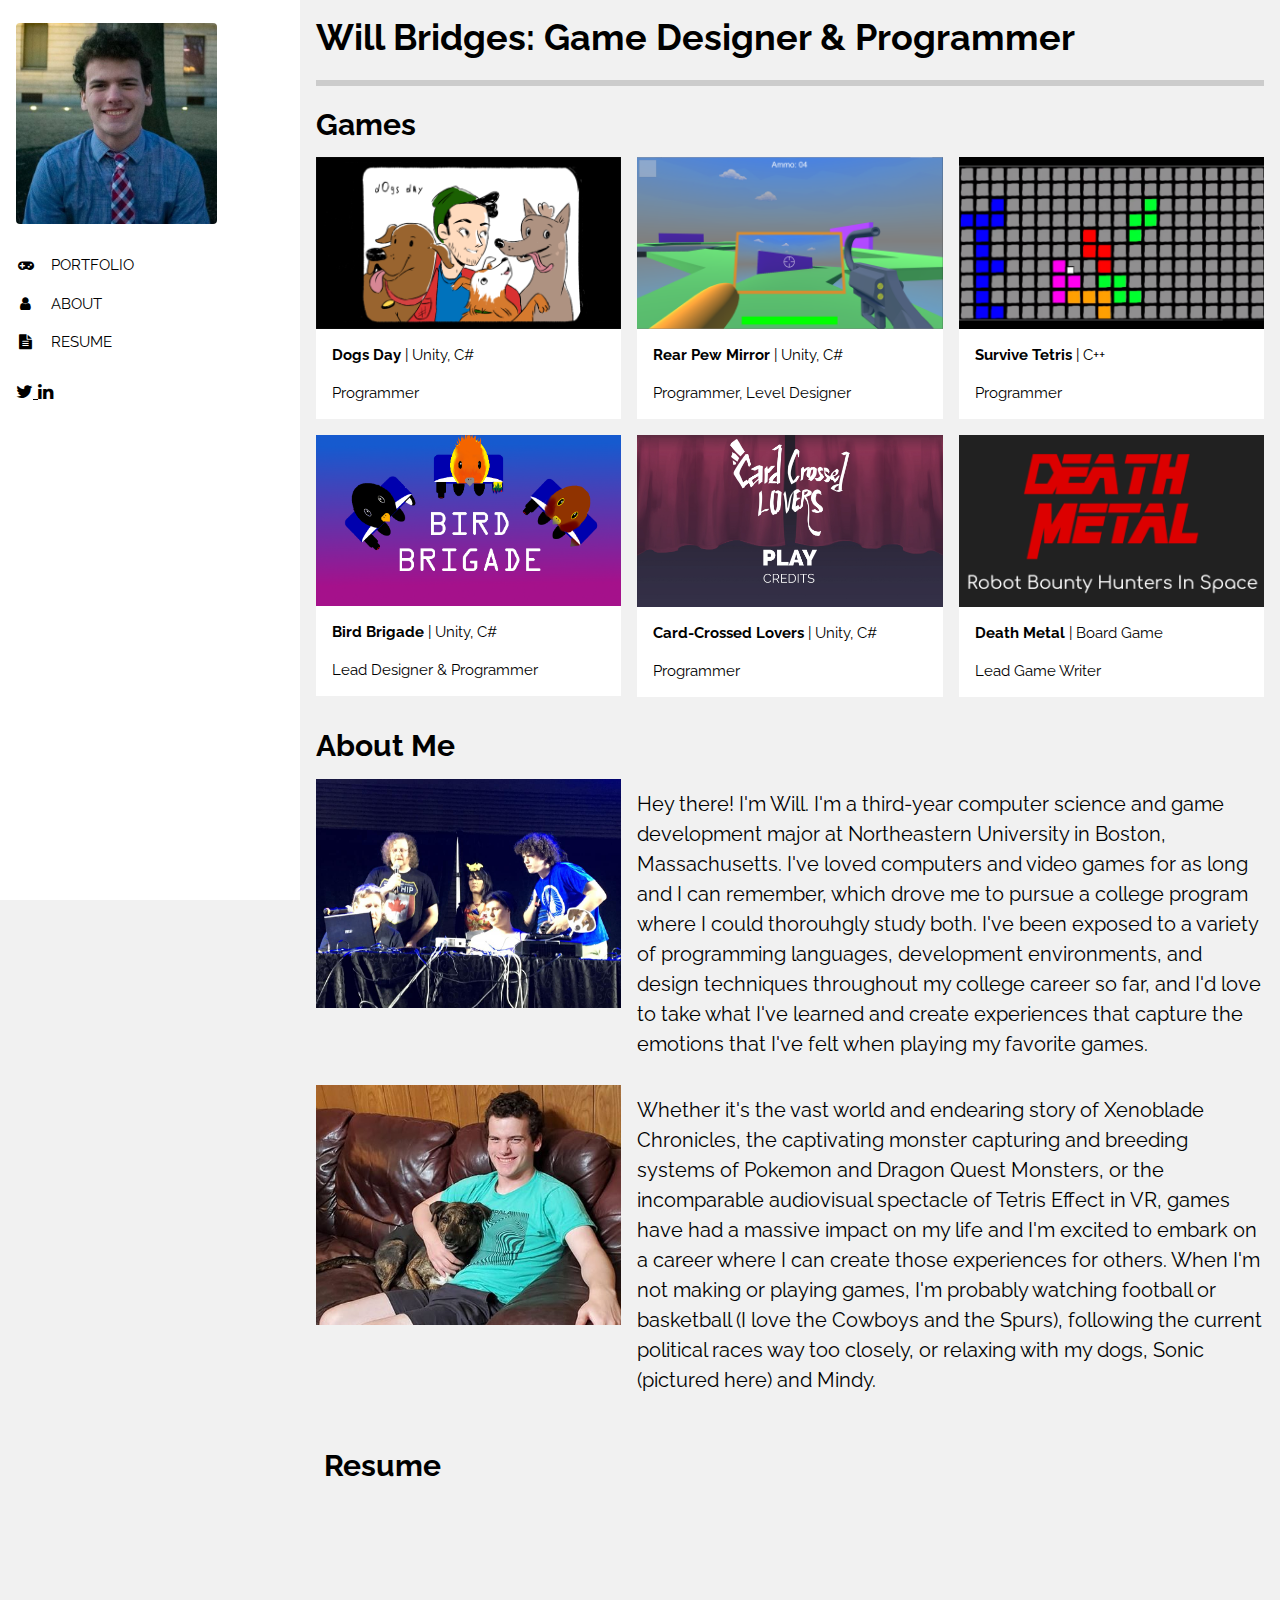
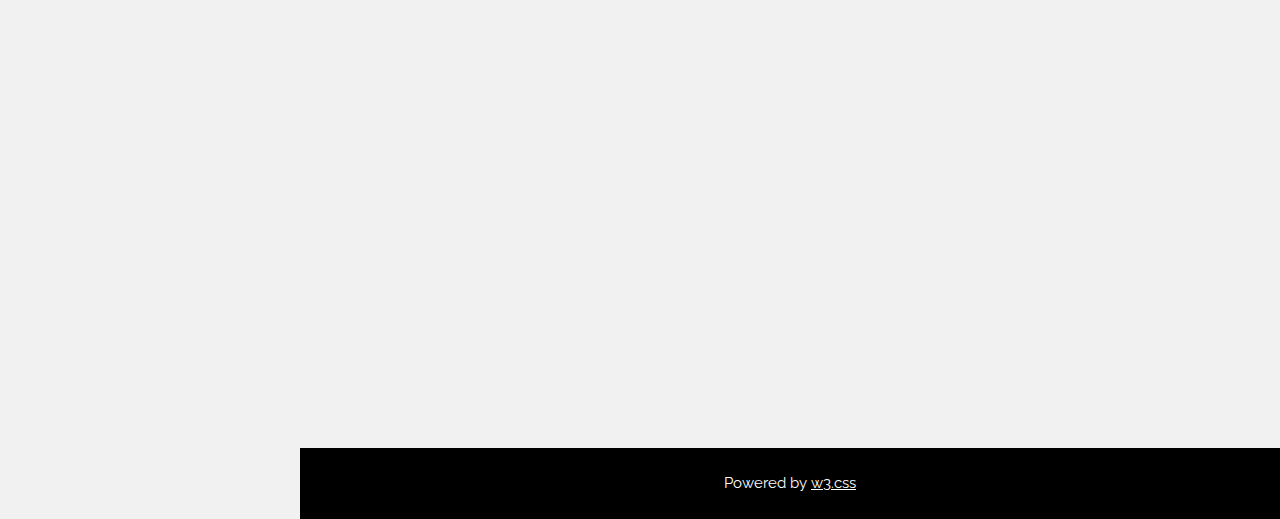
==== index.html @ ad32cda2 "finished front page!!" ====
<!DOCTYPE html>
<html>
<title>Will Bridges</title>
<meta charset="UTF-8">
<meta name="viewport" content="width=device-width, initial-scale=1">
<link rel="stylesheet" href="https://www.w3schools.com/w3css/4/w3.css">
<link rel="stylesheet" href="https://fonts.googleapis.com/css?family=Raleway">
<link rel="stylesheet" href="https://cdnjs.cloudflare.com/ajax/libs/font-awesome/4.7.0/css/font-awesome.min.css">
<link rel="stylesheet" type="text/css" href="myStyle.css">
<style>
body,h1,h2,h3,h4,h5,h6 {font-family: "Raleway", sans-serif}
</style>
<body class="w3-light-grey w3-content" style="max-width:1600px">

<!-- Sidebar/menu -->
<nav class="w3-sidebar w3-collapse w3-white w3-animate-left" style="z-index:3;width:300px;" id="mySidebar"><br>
  <div class="w3-container">
    <a href="#" onclick="w3_close()" class="w3-hide-large w3-right w3-jumbo w3-padding w3-hover-grey" title="close menu">
      <i class="fa fa-remove"></i>
    </a>
    <img src="Images/me.jpg" style="width:75%;" class="w3-round"><br><br>
  </div>
  <div class="w3-bar-block">
    <a href="#top" onclick="w3_close()" class="w3-bar-item w3-button w3-padding"><i class="fa fa-gamepad fa-fw w3-margin-right"></i>PORTFOLIO</a> 
    <a href="#about" onclick="w3_close()" class="w3-bar-item w3-button w3-padding"><i class="fa fa-user fa-fw w3-margin-right"></i>ABOUT</a>
    <a href="#resume" onclick="w3_close()" class="w3-bar-item w3-button w3-padding"><i class="fa fa-file-text fa-fw w3-margin-right"></i>RESUME</a>
  </div>
  <div class="w3-panel w3-large">
    <a href="https://www.twitter.com/heroponwill">
      <i class="fa fa-twitter w3-hover-opacity"></i>
    </a>
    <a href="https://www.linkedin.com/in/willpbridges/">
      <i class="fa fa-linkedin w3-hover-opacity"></i>
    </a>
  </div>
</nav>

<!-- Overlay effect when opening sidebar on small screens -->
<div class="w3-overlay w3-hide-large w3-animate-opacity" onclick="w3_close()" style="cursor:pointer" title="close side menu" id="myOverlay"></div>

<!-- !PAGE CONTENT! -->
<div class="w3-main" style="margin-left:300px">

  <!-- Header -->
  <header id="portfolio">
    <a href="#"><img src="Images/me.jpg" style="width:65px;" class="w3-circle w3-right w3-margin w3-hide-large w3-hover-opacity"></a>
    <span class="w3-button w3-hide-large w3-xxlarge w3-hover-text-grey" onclick="w3_open()"><i class="fa fa-bars"></i></span>
    <div class="w3-container">
    <h1><b>Will Bridges: Game Designer & Programmer</b></h1>
    <div class="w3-section w3-bottombar">
    </div>
    <h2><b>Games</b></h2>
    </div>
  </header>
  
  <!-- First Photo Grid-->
  <div class="w3-row-padding">
    <div class="w3-third w3-container w3-margin-bottom">
        <a href="dogs.html">
            <img src="Images/dogsdaytitle.png" alt="Dogs Day" style="width:100%" class="w3-hover-opacity" >
        </a>
      <div class="w3-container w3-white">
        <p><b>Dogs Day</b> | Unity, C#</p>
        <p>Programmer</p>
      </div>
    </div>
    <div class="w3-third w3-container w3-margin-bottom">
      <a href="rpm.html">
        <img src="Images/rpm2.png" alt="Rear Pew Mirror" style="width:100%" class="w3-hover-opacity">
      </a>
      <div class="w3-container w3-white">
        <p><b>Rear Pew Mirror</b> | Unity, C#</p>
        <p>Programmer, Level Designer</p>
      </div>
    </div>
    <div class="w3-third w3-container w3-margin-bottom">
      <a href="tetris.html">
        <img src="Images/tetris1.png" alt="Survive Tetris" style="width:100%" class="w3-hover-opacity">
      </a>
      <div class="w3-container w3-white">
        <p><b>Survive Tetris</b> | C++</p>
        <p>Programmer</p>
      </div>
    </div>
  </div>

  <!-- Second Photo Grid-->
  <div class="w3-row-padding">
    <div class="w3-third w3-container w3-margin-bottom">
      <a href="bird.html">
        <img src="Images/birdtitle.png" alt="Bird Brigade" style="width:100%" class="w3-hover-opacity">
      </a>
      <div class="w3-container w3-white">
        <p><b>Bird Brigade</b> | Unity, C#</p>
        <p>Lead Designer & Programmer </p>
      </div>
    </div>
    <div class="w3-third w3-container w3-margin-bottom">
      <a href="ccl.html">
        <img src="Images/CCLtitle.jpg" alt="Card-Crossed Lovers" style="width:100%" class="w3-hover-opacity">
      </a>
      <div class="w3-container w3-white">
        <p><b>Card-Crossed Lovers</b> | Unity, C#</p>
        <p>Programmer</p>
      </div>
    </div>
    <div class="w3-third w3-container w3-margin-bottom">
      <a href="death.html">
        <img src="Images/deathmetaltitle.png" alt="Death Metal" style="width:100%" class="w3-hover-opacity">
      </a>
      <div class="w3-container w3-white">
        <p><b>Death Metal</b> | Board Game</p>
        <p>Lead Game Writer</p>
      </div>
    </div>
    
  </div>

  <header id="about">
  <div class="w3-container">
    <h2><b>About Me</b></h2>
  </div>
  </header>
    <div class="w3-row-padding">
      <div class="w3-third w3-container w3-margin-bottom">
        <img src="Images/trg.jpg" alt="trg" style="width:100%">  
      </div>
      <div class="w3-twothird w3-container w3-margin-bottom">
        <h4>
          Hey there! I'm Will. I'm a third-year computer science and game development major at Northeastern University in Boston, Massachusetts.
          I've loved computers and video games for as long and I can remember, which drove me to pursue a college program where I could thorouhgly
          study both. I've been exposed to a variety of programming languages, development environments, and design techniques throughout my college
          career so far, and I'd love to take what I've learned and create experiences that capture the emotions that I've felt when playing my favorite games.
        </h4>
      </div>
    </div>


    <div class="w3-row-padding">
      <div class="w3-third w3-container w3-margin-bottom">
        <img src="Images/meandsonic.jpg" alt="dog" style="width:100%">
      </div>
      <div class="w3-twothird w3-container w3-margin-bottom">
        <h4>
          Whether it's the vast world and endearing story of Xenoblade Chronicles, the captivating monster capturing and breeding systems of Pokemon and Dragon Quest Monsters, or the incomparable audiovisual spectacle of Tetris Effect in VR, games have had a massive impact on my life and I'm excited to embark on a career where I can create those experiences for others. When I'm not making or playing games, I'm probably watching football or basketball (I love the Cowboys and the Spurs), following the current political races way too closely, or relaxing with my dogs, Sonic (pictured here) and Mindy.
        </h4>
      </div>
    </div>

  <header id="resume"></header>
  <div class="w3-container w3-padding-large" style="margin-bottom:32px">
    <h2><b>Resume</b></h2>
    <!-- PDF -->
    <object data="Resume.pdf#zoom=100%" type="application/pdf" width="100%" height="600px">
        <!-- Google PDF Viewer for Google Chrome on Android -->
        <iframe src="https://docs.google.com/viewer?url=http://willpbridges.github.io/Resume.pdf&embedded=true" 
        frameborder="0" width="100%" height="500px"></iframe>
    </object>
  </div> 

  <div class="w3-black w3-center w3-padding-24">Powered by <a href="https://www.w3schools.com/w3css/default.asp" title="W3.CSS" target="_blank" class="w3-hover-opacity">w3.css</a></div>
</div>

<!-- End page content -->
</div>

<script>
// Script to open and close sidebar
function w3_open() {
    document.getElementById("mySidebar").style.display = "block";
    document.getElementById("myOverlay").style.display = "block";
}
 
function w3_close() {
    document.getElementById("mySidebar").style.display = "none";
    document.getElementById("myOverlay").style.display = "none";
}
</script>
---- myStyle.css ----
.h2{
    text-align: center; 
    font-family: "Oswald";
    letter-spacing: 3px;
    font-size: 40px;
  }
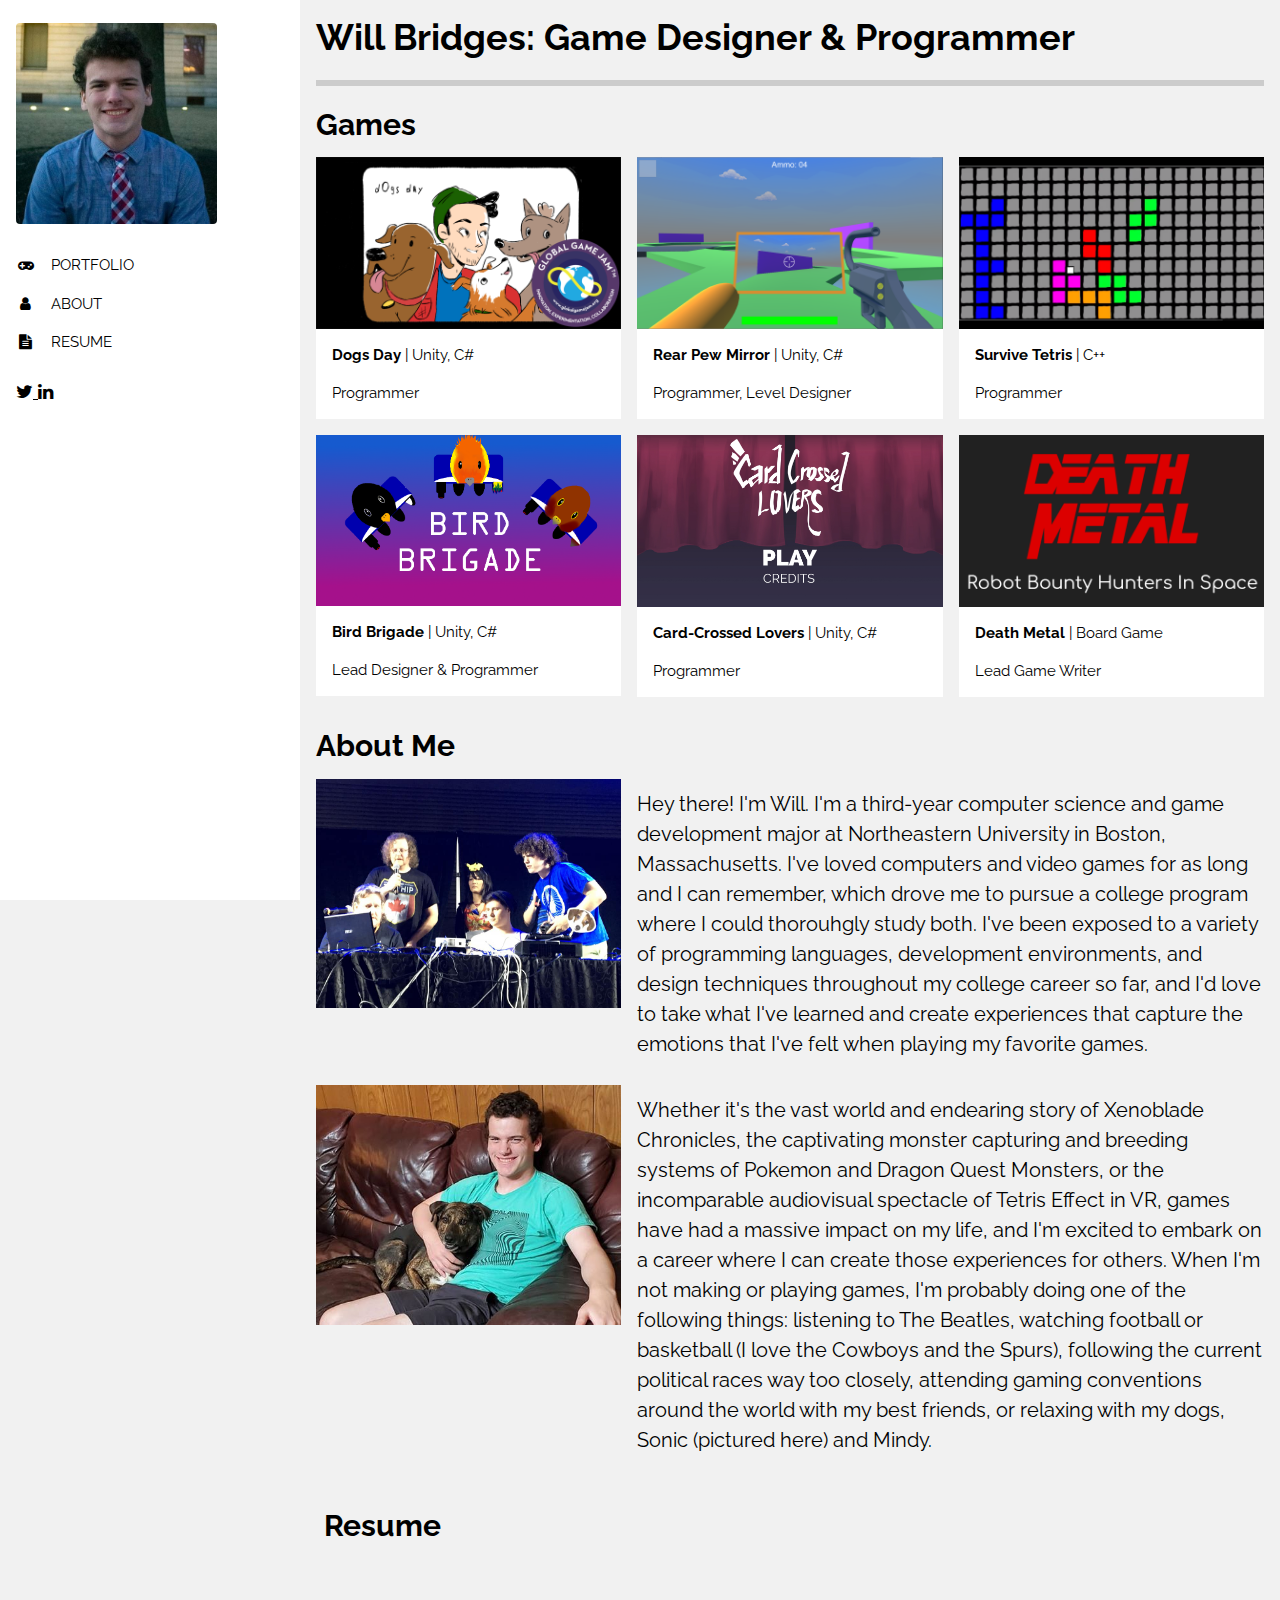
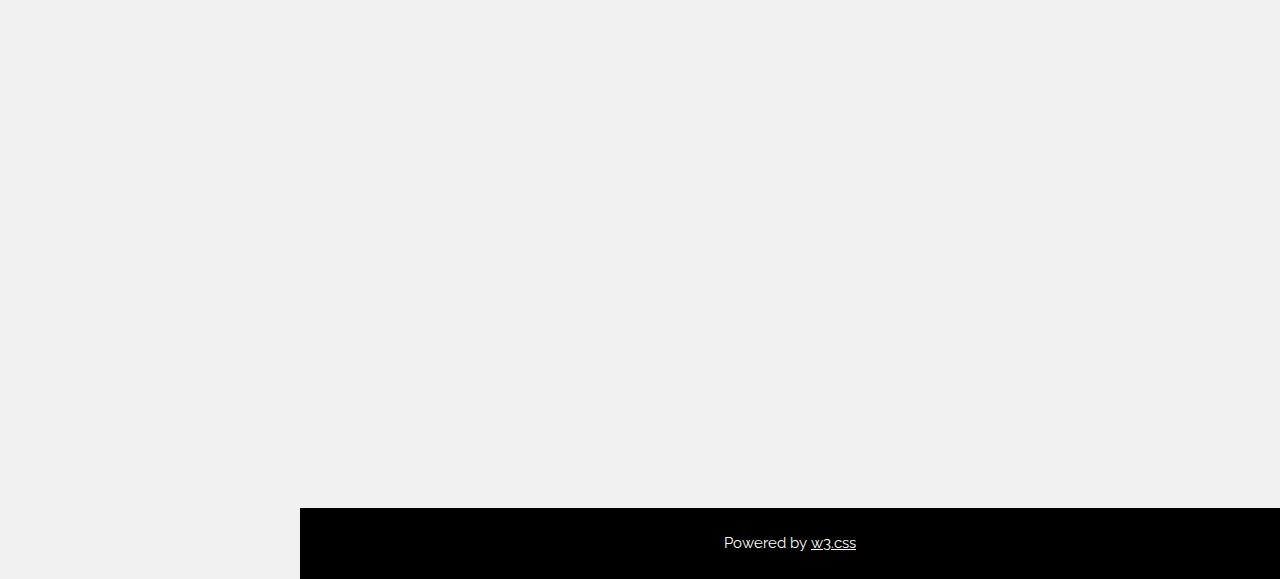
==== commit 19bf3d83: "3 out of 6 game descriptions done" ====
--- a/index.html
+++ b/index.html
@@ -142,7 +142,7 @@
       </div>
       <div class="w3-twothird w3-container w3-margin-bottom">
         <h4>
-          Whether it's the vast world and endearing story of Xenoblade Chronicles, the captivating monster capturing and breeding systems of Pokemon and Dragon Quest Monsters, or the incomparable audiovisual spectacle of Tetris Effect in VR, games have had a massive impact on my life and I'm excited to embark on a career where I can create those experiences for others. When I'm not making or playing games, I'm probably watching football or basketball (I love the Cowboys and the Spurs), following the current political races way too closely, or relaxing with my dogs, Sonic (pictured here) and Mindy.
+          Whether it's the vast world and endearing story of Xenoblade Chronicles, the captivating monster capturing and breeding systems of Pokemon and Dragon Quest Monsters, or the incomparable audiovisual spectacle of Tetris Effect in VR, games have had a massive impact on my life, and I'm excited to embark on a career where I can create those experiences for others. When I'm not making or playing games, I'm probably doing one of the following things: listening to The Beatles, watching football or basketball (I love the Cowboys and the Spurs), following the current political races way too closely, attending gaming conventions around the world with my best friends, or relaxing with my dogs, Sonic (pictured here) and Mindy.
         </h4>
       </div>
     </div>
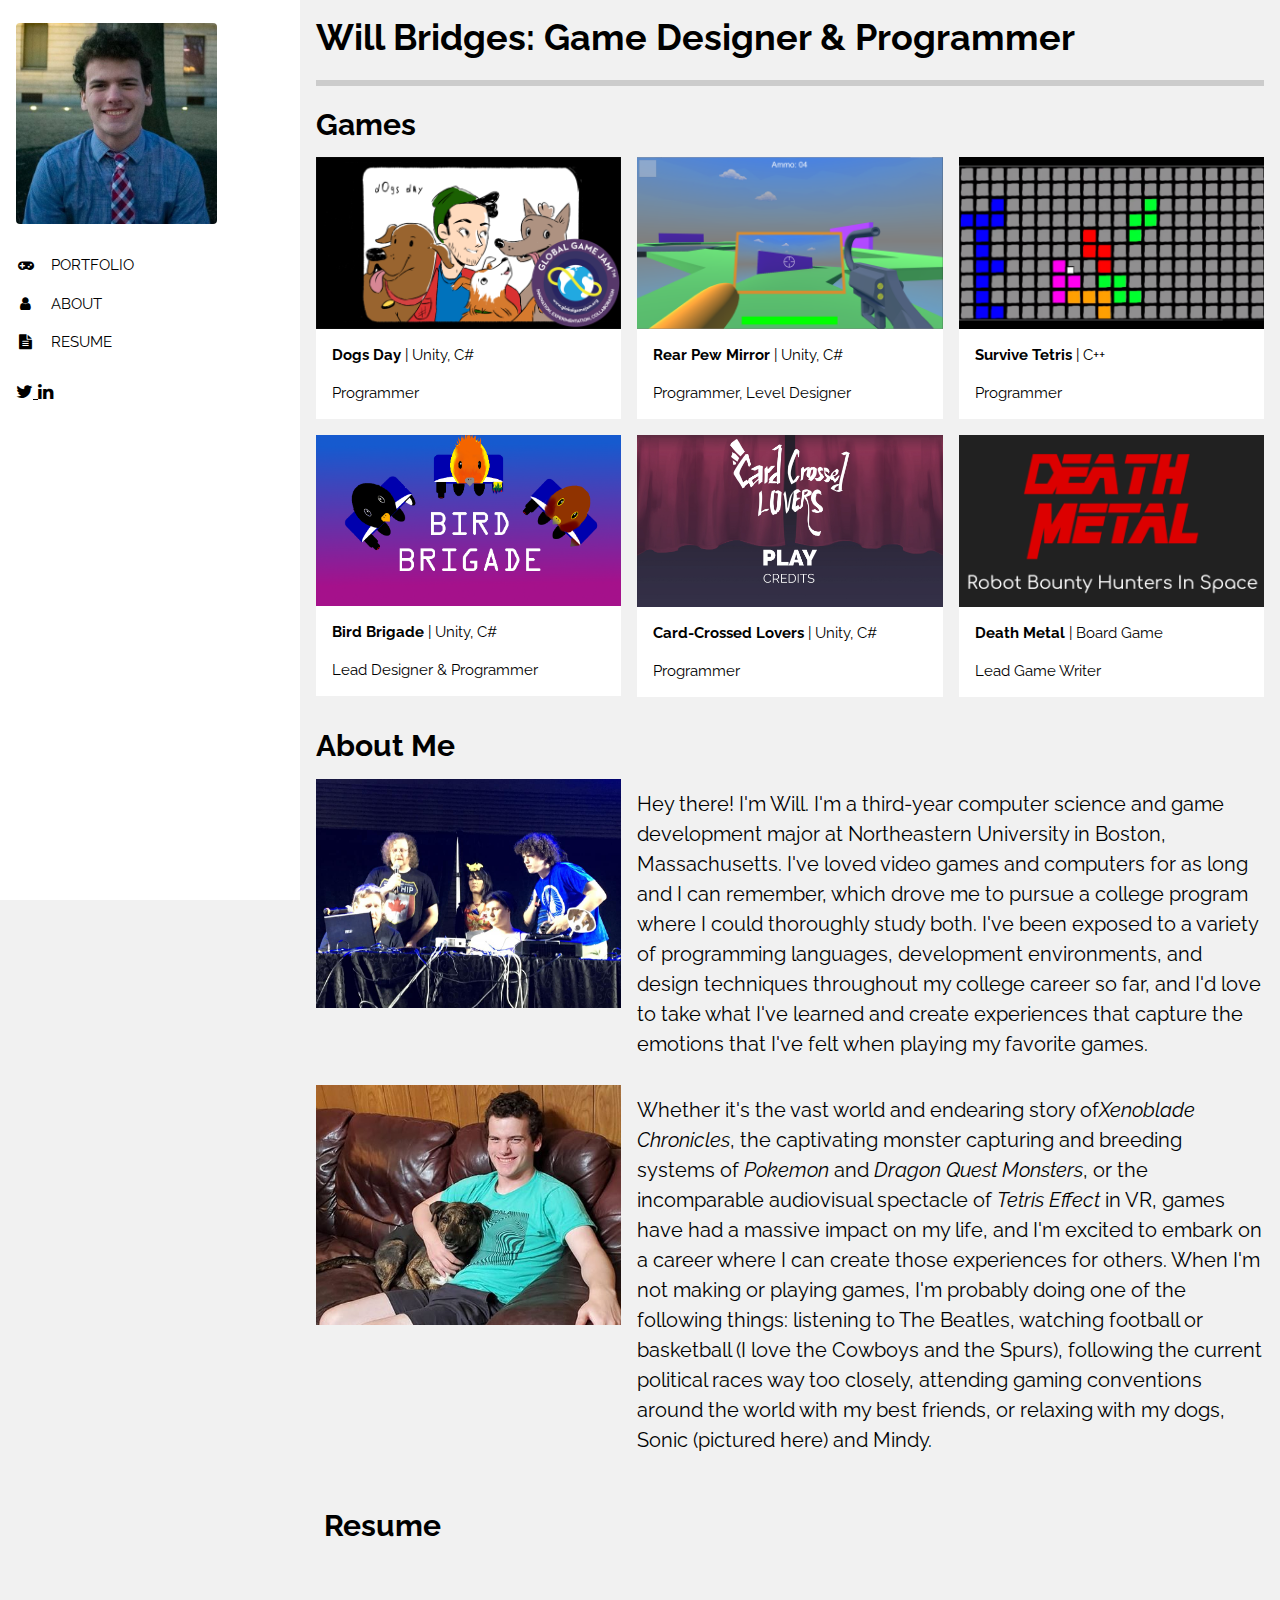
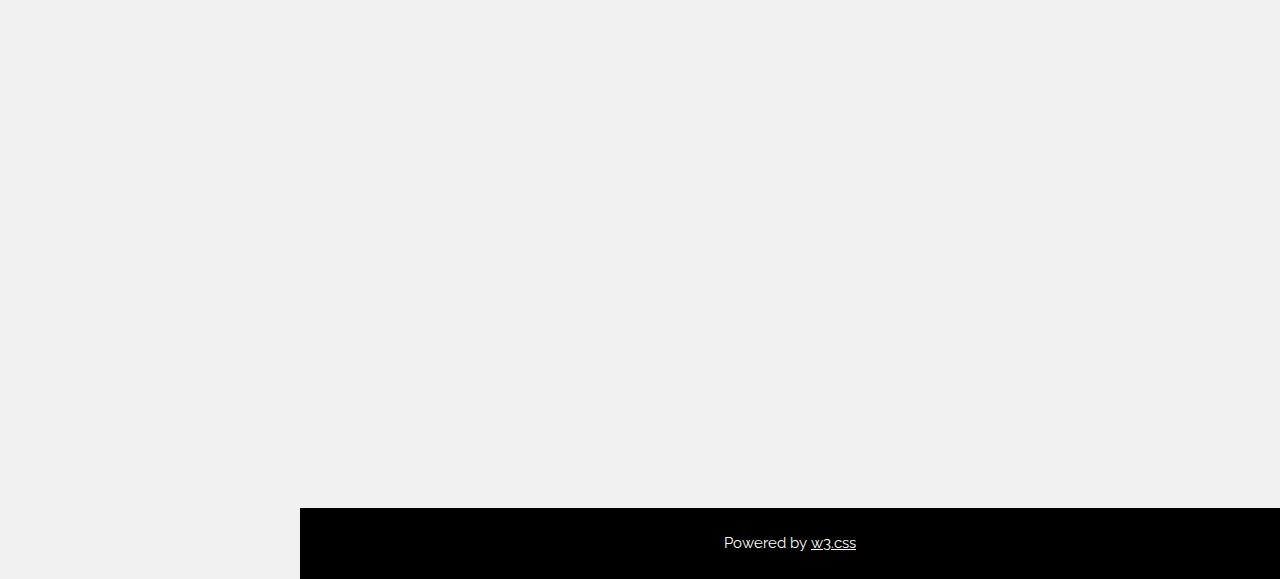
==== commit 7ba3418d: "added highlighting in blurbs" ====
--- a/index.html
+++ b/index.html
@@ -128,7 +128,7 @@
       <div class="w3-twothird w3-container w3-margin-bottom">
         <h4>
           Hey there! I'm Will. I'm a third-year computer science and game development major at Northeastern University in Boston, Massachusetts.
-          I've loved computers and video games for as long and I can remember, which drove me to pursue a college program where I could thorouhgly
+          I've loved video games and computers for as long and I can remember, which drove me to pursue a college program where I could thoroughly
           study both. I've been exposed to a variety of programming languages, development environments, and design techniques throughout my college
           career so far, and I'd love to take what I've learned and create experiences that capture the emotions that I've felt when playing my favorite games.
         </h4>
@@ -142,7 +142,7 @@
       </div>
       <div class="w3-twothird w3-container w3-margin-bottom">
         <h4>
-          Whether it's the vast world and endearing story of Xenoblade Chronicles, the captivating monster capturing and breeding systems of Pokemon and Dragon Quest Monsters, or the incomparable audiovisual spectacle of Tetris Effect in VR, games have had a massive impact on my life, and I'm excited to embark on a career where I can create those experiences for others. When I'm not making or playing games, I'm probably doing one of the following things: listening to The Beatles, watching football or basketball (I love the Cowboys and the Spurs), following the current political races way too closely, attending gaming conventions around the world with my best friends, or relaxing with my dogs, Sonic (pictured here) and Mindy.
+          Whether it's the vast world and endearing story of<i>Xenoblade Chronicles</i>, the captivating monster capturing and breeding systems of <i>Pokemon</i> and <i>Dragon Quest Monsters</i>, or the incomparable audiovisual spectacle of <i>Tetris Effect</i> in VR, games have had a massive impact on my life, and I'm excited to embark on a career where I can create those experiences for others. When I'm not making or playing games, I'm probably doing one of the following things: listening to The Beatles, watching football or basketball (I love the Cowboys and the Spurs), following the current political races way too closely, attending gaming conventions around the world with my best friends, or relaxing with my dogs, Sonic (pictured here) and Mindy.
         </h4>
       </div>
     </div>
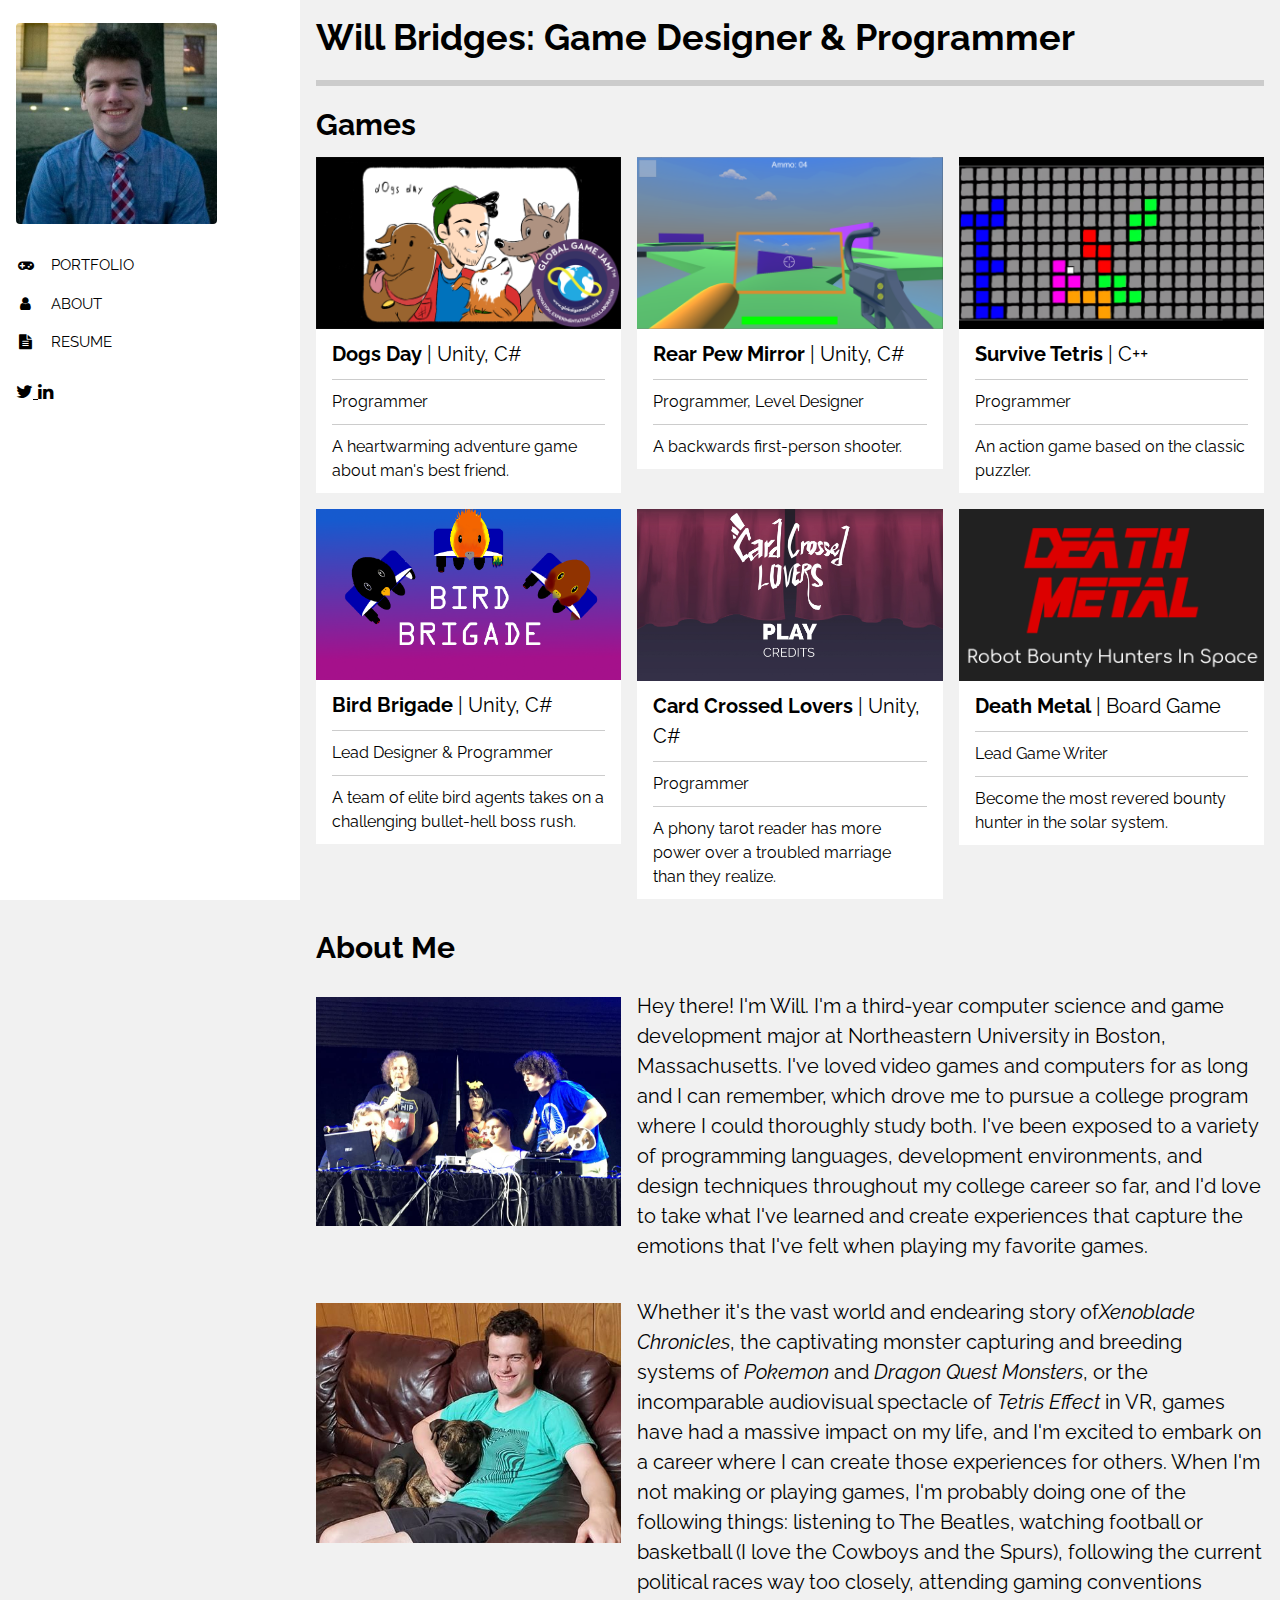
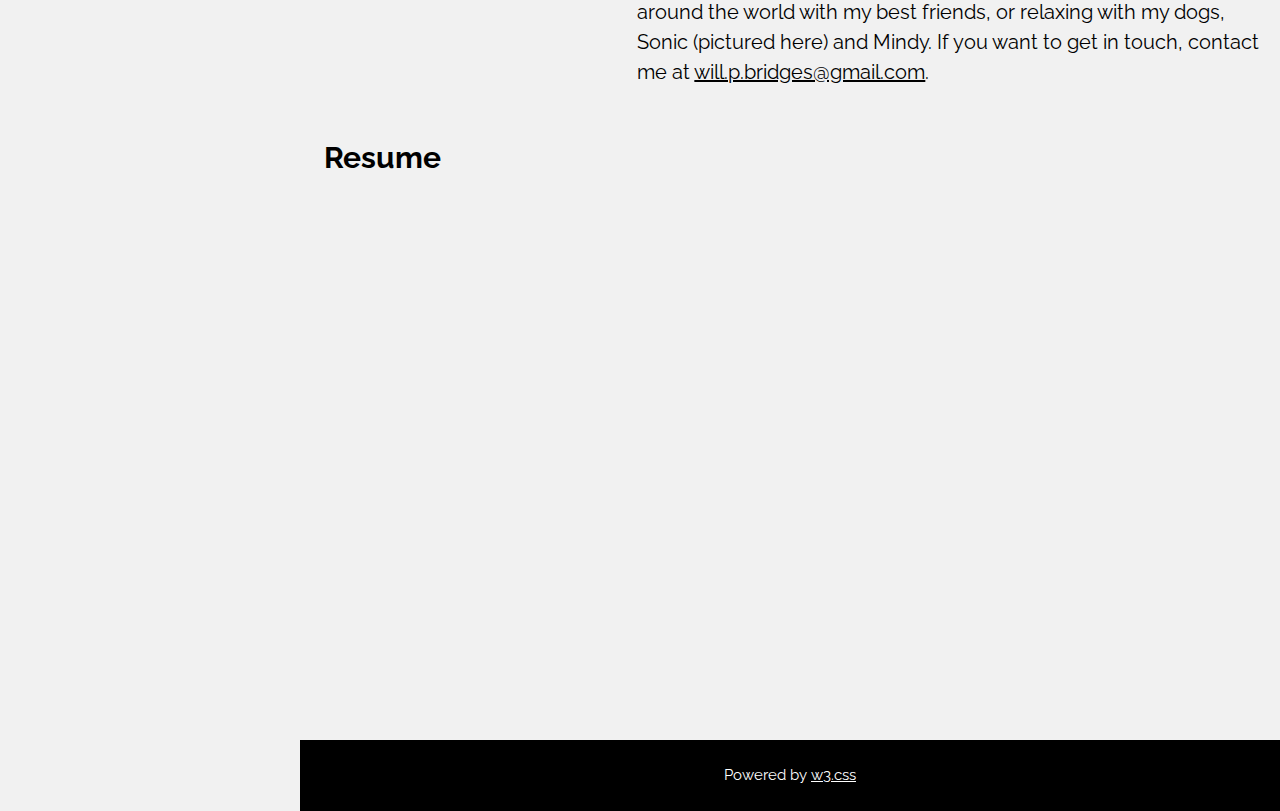
==== commit 11f841c5: "one more game page left. Front page formatting changed" ====
--- a/index.html
+++ b/index.html
@@ -57,11 +57,14 @@
   <div class="w3-row-padding">
     <div class="w3-third w3-container w3-margin-bottom">
         <a href="dogs.html">
-            <img src="Images/dogsdaytitle.png" alt="Dogs Day" style="width:100%" class="w3-hover-opacity" >
+          <img src="Images/dogsdaytitle.png" alt="Dogs Day" style="width:100%" class="w3-hover-opacity" >
         </a>
       <div class="w3-container w3-white">
-        <p><b>Dogs Day</b> | Unity, C#</p>
-        <p>Programmer</p>
+        <h4><b>Dogs Day</b> | Unity, C#</h4>
+        <div class="w3-border-top"></div>
+        <h6>Programmer</h6>
+        <div class="w3-border-top"></div>
+        <h6>A heartwarming adventure game about man's best friend.</h6>
       </div>
     </div>
     <div class="w3-third w3-container w3-margin-bottom">
@@ -69,8 +72,11 @@
         <img src="Images/rpm2.png" alt="Rear Pew Mirror" style="width:100%" class="w3-hover-opacity">
       </a>
       <div class="w3-container w3-white">
-        <p><b>Rear Pew Mirror</b> | Unity, C#</p>
-        <p>Programmer, Level Designer</p>
+        <h4><b>Rear Pew Mirror</b> | Unity, C#</h4>
+        <div class="w3-border-top"></div>
+        <h6>Programmer, Level Designer</h6>
+        <div class="w3-border-top"></div>
+        <h6>A backwards first-person shooter.</h6>
       </div>
     </div>
     <div class="w3-third w3-container w3-margin-bottom">
@@ -78,8 +84,11 @@
         <img src="Images/tetris1.png" alt="Survive Tetris" style="width:100%" class="w3-hover-opacity">
       </a>
       <div class="w3-container w3-white">
-        <p><b>Survive Tetris</b> | C++</p>
-        <p>Programmer</p>
+        <h4><b>Survive Tetris</b> | C++</h4>
+        <div class="w3-border-top"></div>
+        <h6>Programmer</h6>
+        <div class="w3-border-top"></div>
+        <h6>An action game based on the classic puzzler.</h6>
       </div>
     </div>
   </div>
@@ -91,8 +100,11 @@
         <img src="Images/birdtitle.png" alt="Bird Brigade" style="width:100%" class="w3-hover-opacity">
       </a>
       <div class="w3-container w3-white">
-        <p><b>Bird Brigade</b> | Unity, C#</p>
-        <p>Lead Designer & Programmer </p>
+        <h4><b>Bird Brigade</b> | Unity, C#</h4>
+        <div class="w3-border-top"></div>
+        <h6>Lead Designer & Programmer </h6>
+        <div class="w3-border-top"></div>
+        <h6>A team of elite bird agents takes on a challenging bullet-hell boss rush.</h6>
       </div>
     </div>
     <div class="w3-third w3-container w3-margin-bottom">
@@ -100,8 +112,11 @@
         <img src="Images/CCLtitle.jpg" alt="Card-Crossed Lovers" style="width:100%" class="w3-hover-opacity">
       </a>
       <div class="w3-container w3-white">
-        <p><b>Card-Crossed Lovers</b> | Unity, C#</p>
-        <p>Programmer</p>
+        <h4><b>Card Crossed Lovers</b> | Unity, C#</h4>
+        <div class="w3-border-top"></div>
+        <h6>Programmer</h6>
+        <div class="w3-border-top"></div>
+        <h6>A phony tarot reader has more power over a troubled marriage than they realize.</h6>
       </div>
     </div>
     <div class="w3-third w3-container w3-margin-bottom">
@@ -109,8 +124,11 @@
         <img src="Images/deathmetaltitle.png" alt="Death Metal" style="width:100%" class="w3-hover-opacity">
       </a>
       <div class="w3-container w3-white">
-        <p><b>Death Metal</b> | Board Game</p>
-        <p>Lead Game Writer</p>
+        <h4><b>Death Metal</b> | Board Game</h4>
+        <div class="w3-border-top"></div>
+        <h6>Lead Game Writer</h6>
+        <div class="w3-border-top"></div>
+        <h6>Become the most revered bounty hunter in the solar system.</h6>
       </div>
     </div>
     
@@ -122,7 +140,7 @@
   </div>
   </header>
     <div class="w3-row-padding">
-      <div class="w3-third w3-container w3-margin-bottom">
+      <div class="w3-third w3-container w3-margin-top">
         <img src="Images/trg.jpg" alt="trg" style="width:100%">  
       </div>
       <div class="w3-twothird w3-container w3-margin-bottom">
@@ -137,12 +155,12 @@
 
 
     <div class="w3-row-padding">
-      <div class="w3-third w3-container w3-margin-bottom">
+      <div class="w3-third w3-container w3-margin-top">
         <img src="Images/meandsonic.jpg" alt="dog" style="width:100%">
       </div>
       <div class="w3-twothird w3-container w3-margin-bottom">
         <h4>
-          Whether it's the vast world and endearing story of<i>Xenoblade Chronicles</i>, the captivating monster capturing and breeding systems of <i>Pokemon</i> and <i>Dragon Quest Monsters</i>, or the incomparable audiovisual spectacle of <i>Tetris Effect</i> in VR, games have had a massive impact on my life, and I'm excited to embark on a career where I can create those experiences for others. When I'm not making or playing games, I'm probably doing one of the following things: listening to The Beatles, watching football or basketball (I love the Cowboys and the Spurs), following the current political races way too closely, attending gaming conventions around the world with my best friends, or relaxing with my dogs, Sonic (pictured here) and Mindy.
+          Whether it's the vast world and endearing story of<i>Xenoblade Chronicles</i>, the captivating monster capturing and breeding systems of <i>Pokemon</i> and <i>Dragon Quest Monsters</i>, or the incomparable audiovisual spectacle of <i>Tetris Effect</i> in VR, games have had a massive impact on my life, and I'm excited to embark on a career where I can create those experiences for others. When I'm not making or playing games, I'm probably doing one of the following things: listening to The Beatles, watching football or basketball (I love the Cowboys and the Spurs), following the current political races way too closely, attending gaming conventions around the world with my best friends, or relaxing with my dogs, Sonic (pictured here) and Mindy. If you want to get in touch, contact me at <a href="mailto:will.p.bridges@gmail.com">will.p.bridges@gmail.com</a>.
         </h4>
       </div>
     </div>
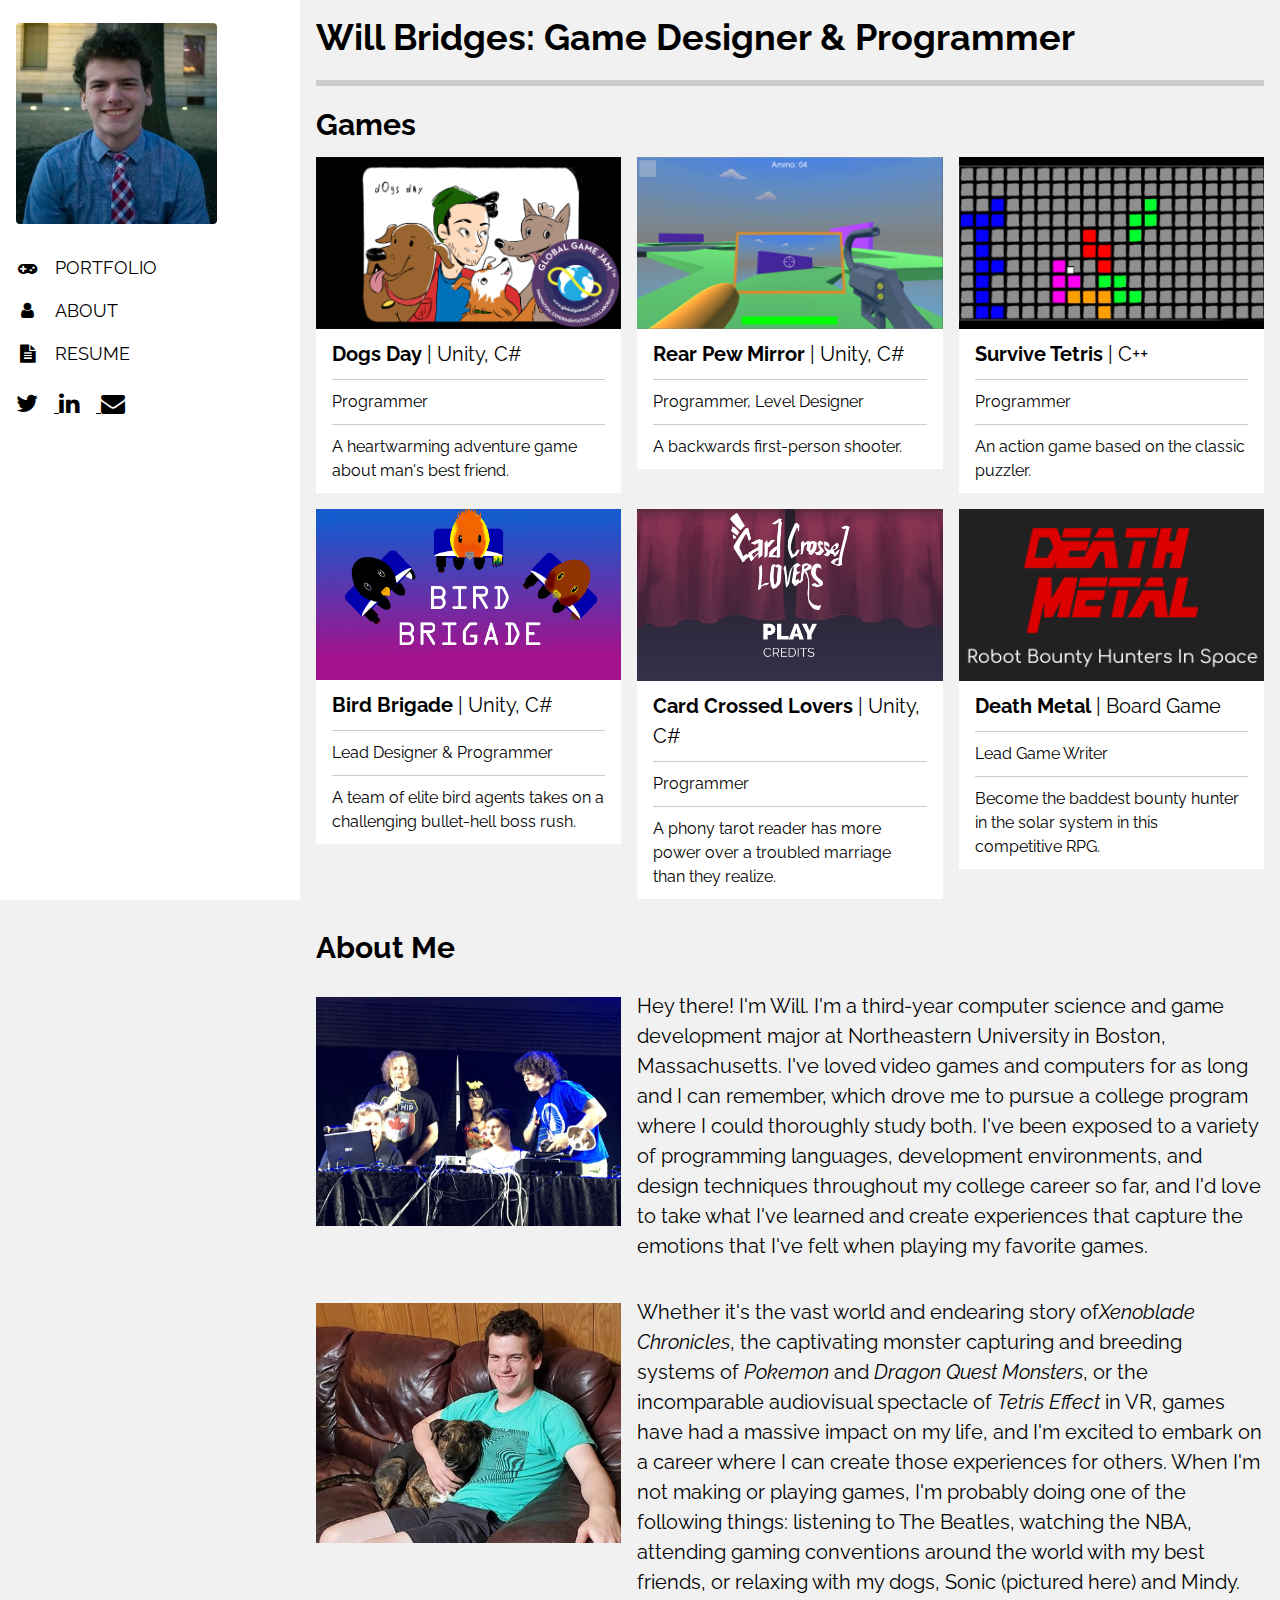
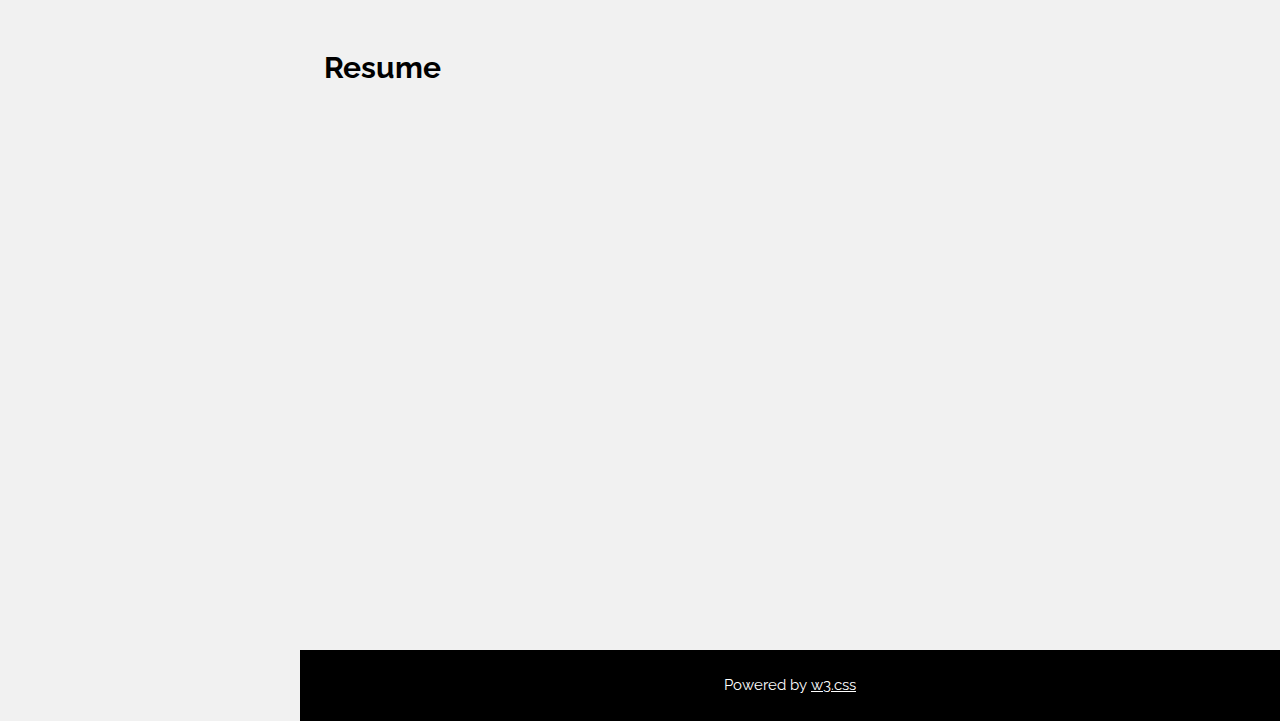
==== commit 4023b601: "Portfolio done!!" ====
--- a/index.html
+++ b/index.html
@@ -6,7 +6,6 @@
 <link rel="stylesheet" href="https://www.w3schools.com/w3css/4/w3.css">
 <link rel="stylesheet" href="https://fonts.googleapis.com/css?family=Raleway">
 <link rel="stylesheet" href="https://cdnjs.cloudflare.com/ajax/libs/font-awesome/4.7.0/css/font-awesome.min.css">
-<link rel="stylesheet" type="text/css" href="myStyle.css">
 <style>
 body,h1,h2,h3,h4,h5,h6 {font-family: "Raleway", sans-serif}
 </style>
@@ -21,17 +20,20 @@
     <img src="Images/me.jpg" style="width:75%;" class="w3-round"><br><br>
   </div>
   <div class="w3-bar-block">
-    <a href="#top" onclick="w3_close()" class="w3-bar-item w3-button w3-padding"><i class="fa fa-gamepad fa-fw w3-margin-right"></i>PORTFOLIO</a> 
-    <a href="#about" onclick="w3_close()" class="w3-bar-item w3-button w3-padding"><i class="fa fa-user fa-fw w3-margin-right"></i>ABOUT</a>
-    <a href="#resume" onclick="w3_close()" class="w3-bar-item w3-button w3-padding"><i class="fa fa-file-text fa-fw w3-margin-right"></i>RESUME</a>
+    <a href="#top" onclick="w3_close()" class="w3-bar-item w3-button w3-padding" style="font-size:18px"><i class="fa fa-gamepad fa-fw w3-margin-right"></i>PORTFOLIO</a> 
+    <a href="#about" onclick="w3_close()" class="w3-bar-item w3-button w3-padding" style="font-size:18px"><i class="fa fa-user fa-fw w3-margin-right"></i>ABOUT</a>
+    <a href="#resume" onclick="w3_close()" class="w3-bar-item w3-button w3-padding" style="font-size:18px"><i class="fa fa-file-text fa-fw w3-margin-right"></i>RESUME</a>
   </div>
   <div class="w3-panel w3-large">
     <a href="https://www.twitter.com/heroponwill">
-      <i class="fa fa-twitter w3-hover-opacity"></i>
+      <i class="fa fa-twitter w3-hover-opacity w3-margin-right" style="font-size:24px"></i>
     </a>
     <a href="https://www.linkedin.com/in/willpbridges/">
-      <i class="fa fa-linkedin w3-hover-opacity"></i>
+      <i class="fa fa-linkedin w3-hover-opacity w3-margin-right" style="font-size:24px"></i>
     </a>
+    <a href="mailto:will.p.bridges@gmail.com">
+      <i class="fa fa-envelope w3-hover-opacity" style="font-size:24px"></i>
+    </a> 
   </div>
 </nav>
 
@@ -128,7 +130,7 @@
         <div class="w3-border-top"></div>
         <h6>Lead Game Writer</h6>
         <div class="w3-border-top"></div>
-        <h6>Become the most revered bounty hunter in the solar system.</h6>
+        <h6>Become the baddest bounty hunter in the solar system in this competitive RPG.</h6>
       </div>
     </div>
     
@@ -160,7 +162,7 @@
       </div>
       <div class="w3-twothird w3-container w3-margin-bottom">
         <h4>
-          Whether it's the vast world and endearing story of<i>Xenoblade Chronicles</i>, the captivating monster capturing and breeding systems of <i>Pokemon</i> and <i>Dragon Quest Monsters</i>, or the incomparable audiovisual spectacle of <i>Tetris Effect</i> in VR, games have had a massive impact on my life, and I'm excited to embark on a career where I can create those experiences for others. When I'm not making or playing games, I'm probably doing one of the following things: listening to The Beatles, watching football or basketball (I love the Cowboys and the Spurs), following the current political races way too closely, attending gaming conventions around the world with my best friends, or relaxing with my dogs, Sonic (pictured here) and Mindy. If you want to get in touch, contact me at <a href="mailto:will.p.bridges@gmail.com">will.p.bridges@gmail.com</a>.
+          Whether it's the vast world and endearing story of<i>Xenoblade Chronicles</i>, the captivating monster capturing and breeding systems of <i>Pokemon</i> and <i>Dragon Quest Monsters</i>, or the incomparable audiovisual spectacle of <i>Tetris Effect</i> in VR, games have had a massive impact on my life, and I'm excited to embark on a career where I can create those experiences for others. When I'm not making or playing games, I'm probably doing one of the following things: listening to The Beatles, watching the NBA, attending gaming conventions around the world with my best friends, or relaxing with my dogs, Sonic (pictured here) and Mindy.
         </h4>
       </div>
     </div>
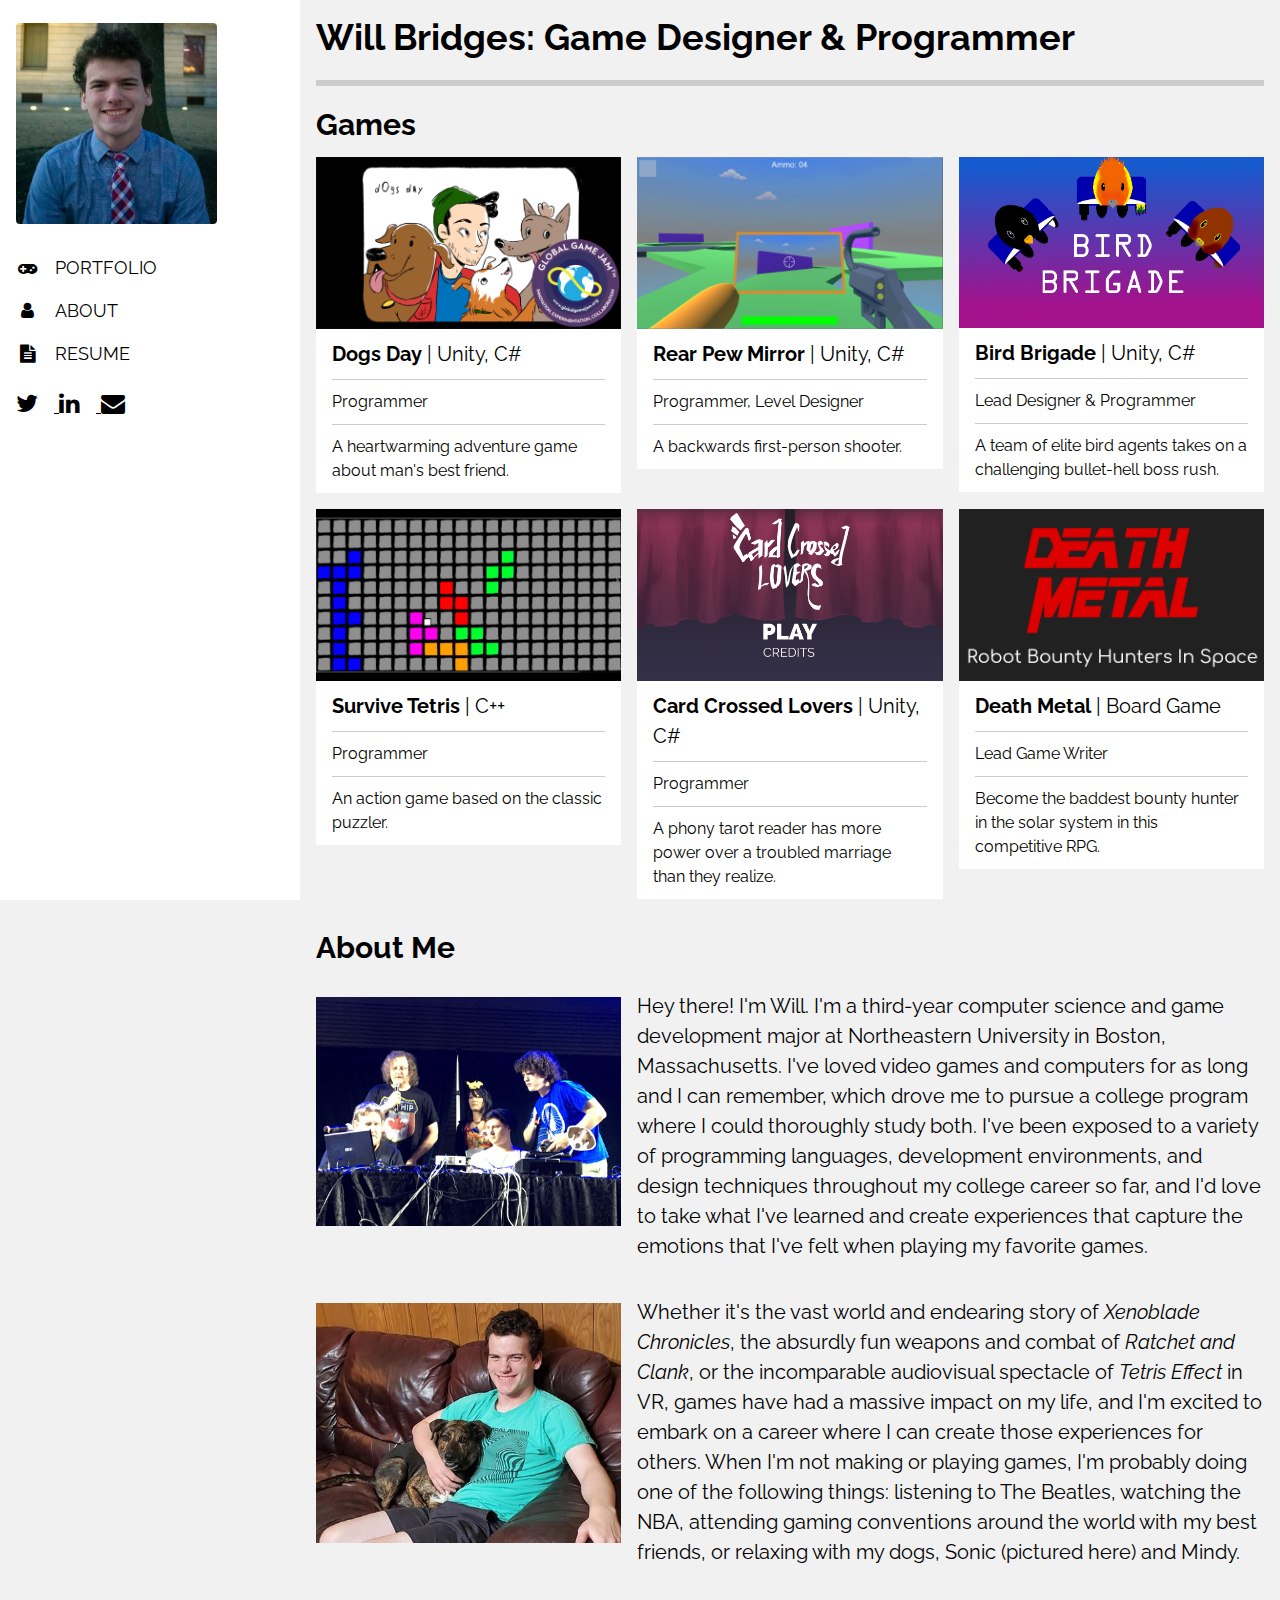
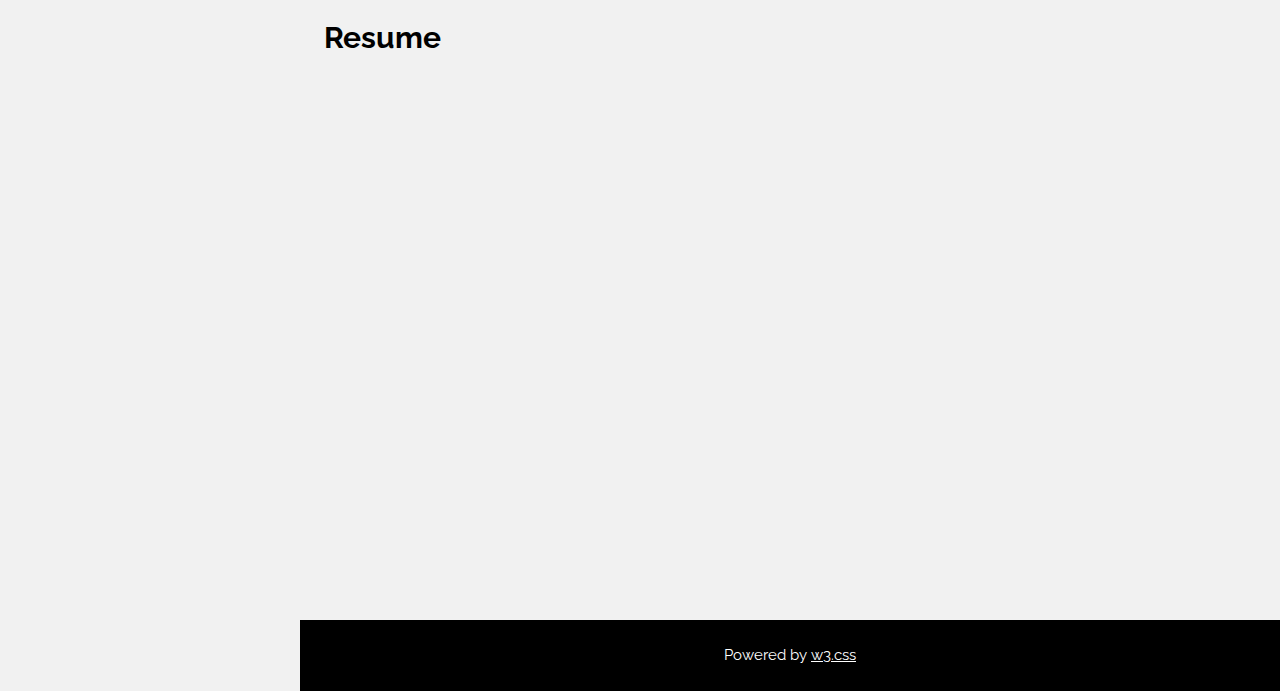
==== commit 3ae908c2: "Condensed game pages, Feb. 7" ====
--- a/index.html
+++ b/index.html
@@ -82,6 +82,22 @@
       </div>
     </div>
     <div class="w3-third w3-container w3-margin-bottom">
+      <a href="bird.html">
+        <img src="Images/birdtitle.png" alt="Bird Brigade" style="width:100%" class="w3-hover-opacity">
+      </a>
+      <div class="w3-container w3-white">
+        <h4><b>Bird Brigade</b> | Unity, C#</h4>
+        <div class="w3-border-top"></div>
+        <h6>Lead Designer & Programmer </h6>
+        <div class="w3-border-top"></div>
+        <h6>A team of elite bird agents takes on a challenging bullet-hell boss rush.</h6>
+      </div>
+    </div>
+  </div>
+
+  <!-- Second Photo Grid-->
+  <div class="w3-row-padding">
+    <div class="w3-third w3-container w3-margin-bottom">
       <a href="tetris.html">
         <img src="Images/tetris1.png" alt="Survive Tetris" style="width:100%" class="w3-hover-opacity">
       </a>
@@ -91,22 +107,6 @@
         <h6>Programmer</h6>
         <div class="w3-border-top"></div>
         <h6>An action game based on the classic puzzler.</h6>
-      </div>
-    </div>
-  </div>
-
-  <!-- Second Photo Grid-->
-  <div class="w3-row-padding">
-    <div class="w3-third w3-container w3-margin-bottom">
-      <a href="bird.html">
-        <img src="Images/birdtitle.png" alt="Bird Brigade" style="width:100%" class="w3-hover-opacity">
-      </a>
-      <div class="w3-container w3-white">
-        <h4><b>Bird Brigade</b> | Unity, C#</h4>
-        <div class="w3-border-top"></div>
-        <h6>Lead Designer & Programmer </h6>
-        <div class="w3-border-top"></div>
-        <h6>A team of elite bird agents takes on a challenging bullet-hell boss rush.</h6>
       </div>
     </div>
     <div class="w3-third w3-container w3-margin-bottom">
@@ -162,7 +162,7 @@
       </div>
       <div class="w3-twothird w3-container w3-margin-bottom">
         <h4>
-          Whether it's the vast world and endearing story of<i>Xenoblade Chronicles</i>, the captivating monster capturing and breeding systems of <i>Pokemon</i> and <i>Dragon Quest Monsters</i>, or the incomparable audiovisual spectacle of <i>Tetris Effect</i> in VR, games have had a massive impact on my life, and I'm excited to embark on a career where I can create those experiences for others. When I'm not making or playing games, I'm probably doing one of the following things: listening to The Beatles, watching the NBA, attending gaming conventions around the world with my best friends, or relaxing with my dogs, Sonic (pictured here) and Mindy.
+          Whether it's the vast world and endearing story of <i>Xenoblade Chronicles</i>, the absurdly fun weapons and combat of <i>Ratchet and Clank</i>, or the incomparable audiovisual spectacle of <i>Tetris Effect</i> in VR, games have had a massive impact on my life, and I'm excited to embark on a career where I can create those experiences for others. When I'm not making or playing games, I'm probably doing one of the following things: listening to The Beatles, watching the NBA, attending gaming conventions around the world with my best friends, or relaxing with my dogs, Sonic (pictured here) and Mindy.
         </h4>
       </div>
     </div>
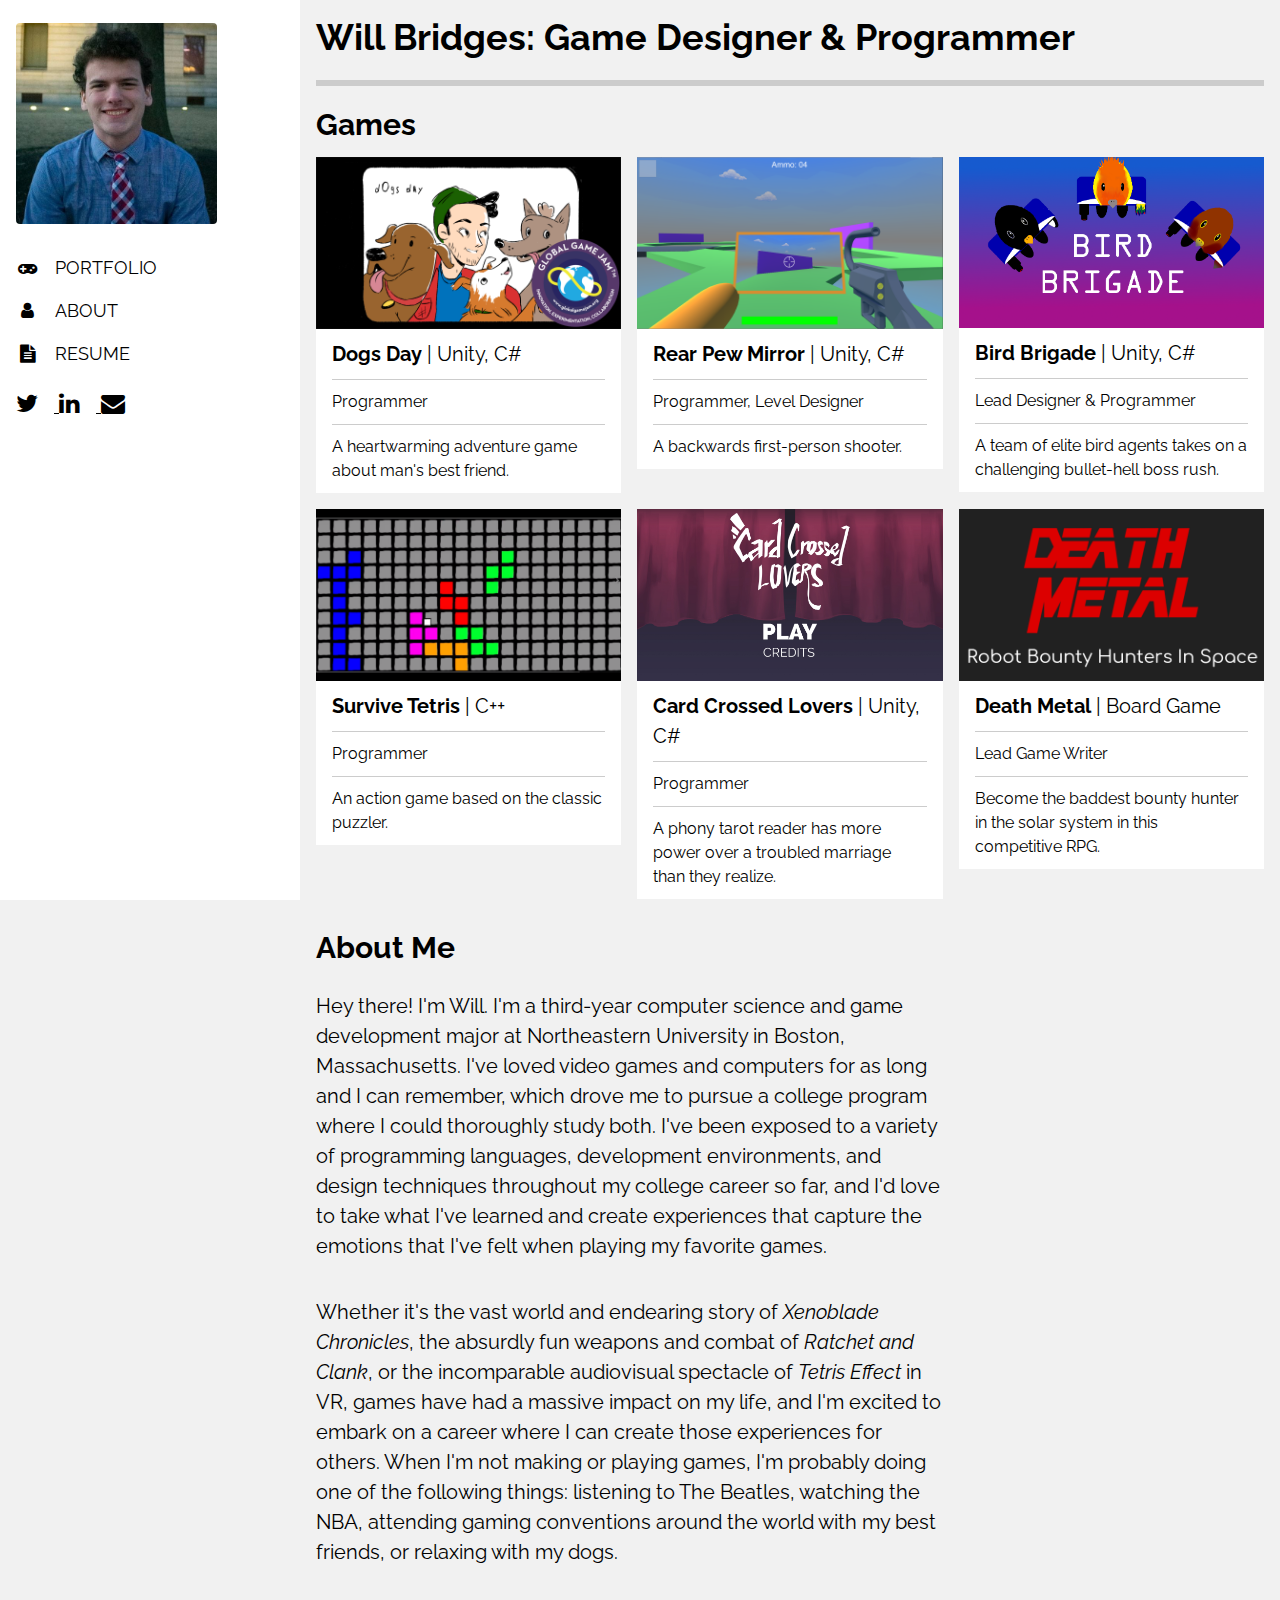
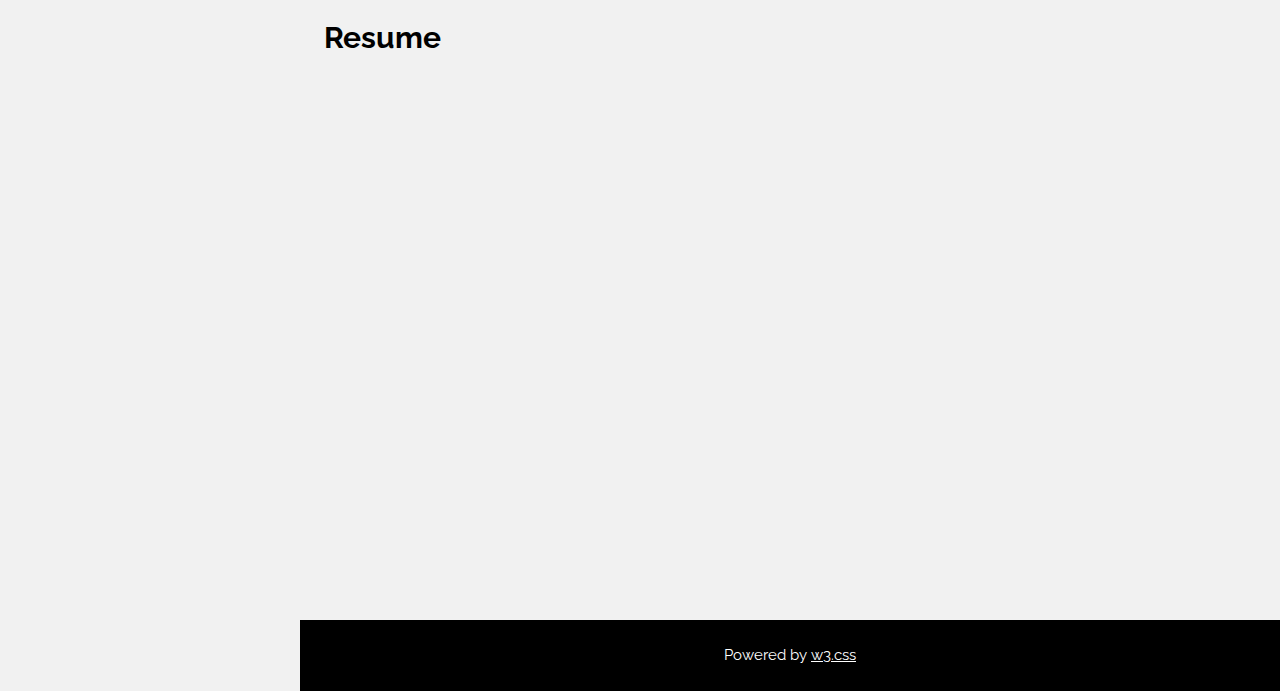
==== commit 13a6a909: "removed About me photos" ====
--- a/index.html
+++ b/index.html
@@ -142,10 +142,7 @@
   </div>
   </header>
     <div class="w3-row-padding">
-      <div class="w3-third w3-container w3-margin-top">
-        <img src="Images/trg.jpg" alt="trg" style="width:100%">  
-      </div>
-      <div class="w3-twothird w3-container w3-margin-bottom">
+      <div class="w3-twothird w3-container w3-margin-bottom ">
         <h4>
           Hey there! I'm Will. I'm a third-year computer science and game development major at Northeastern University in Boston, Massachusetts.
           I've loved video games and computers for as long and I can remember, which drove me to pursue a college program where I could thoroughly
@@ -157,12 +154,9 @@
 
 
     <div class="w3-row-padding">
-      <div class="w3-third w3-container w3-margin-top">
-        <img src="Images/meandsonic.jpg" alt="dog" style="width:100%">
-      </div>
       <div class="w3-twothird w3-container w3-margin-bottom">
         <h4>
-          Whether it's the vast world and endearing story of <i>Xenoblade Chronicles</i>, the absurdly fun weapons and combat of <i>Ratchet and Clank</i>, or the incomparable audiovisual spectacle of <i>Tetris Effect</i> in VR, games have had a massive impact on my life, and I'm excited to embark on a career where I can create those experiences for others. When I'm not making or playing games, I'm probably doing one of the following things: listening to The Beatles, watching the NBA, attending gaming conventions around the world with my best friends, or relaxing with my dogs, Sonic (pictured here) and Mindy.
+          Whether it's the vast world and endearing story of <i>Xenoblade Chronicles</i>, the absurdly fun weapons and combat of <i>Ratchet and Clank</i>, or the incomparable audiovisual spectacle of <i>Tetris Effect</i> in VR, games have had a massive impact on my life, and I'm excited to embark on a career where I can create those experiences for others. When I'm not making or playing games, I'm probably doing one of the following things: listening to The Beatles, watching the NBA, attending gaming conventions around the world with my best friends, or relaxing with my dogs.
         </h4>
       </div>
     </div>
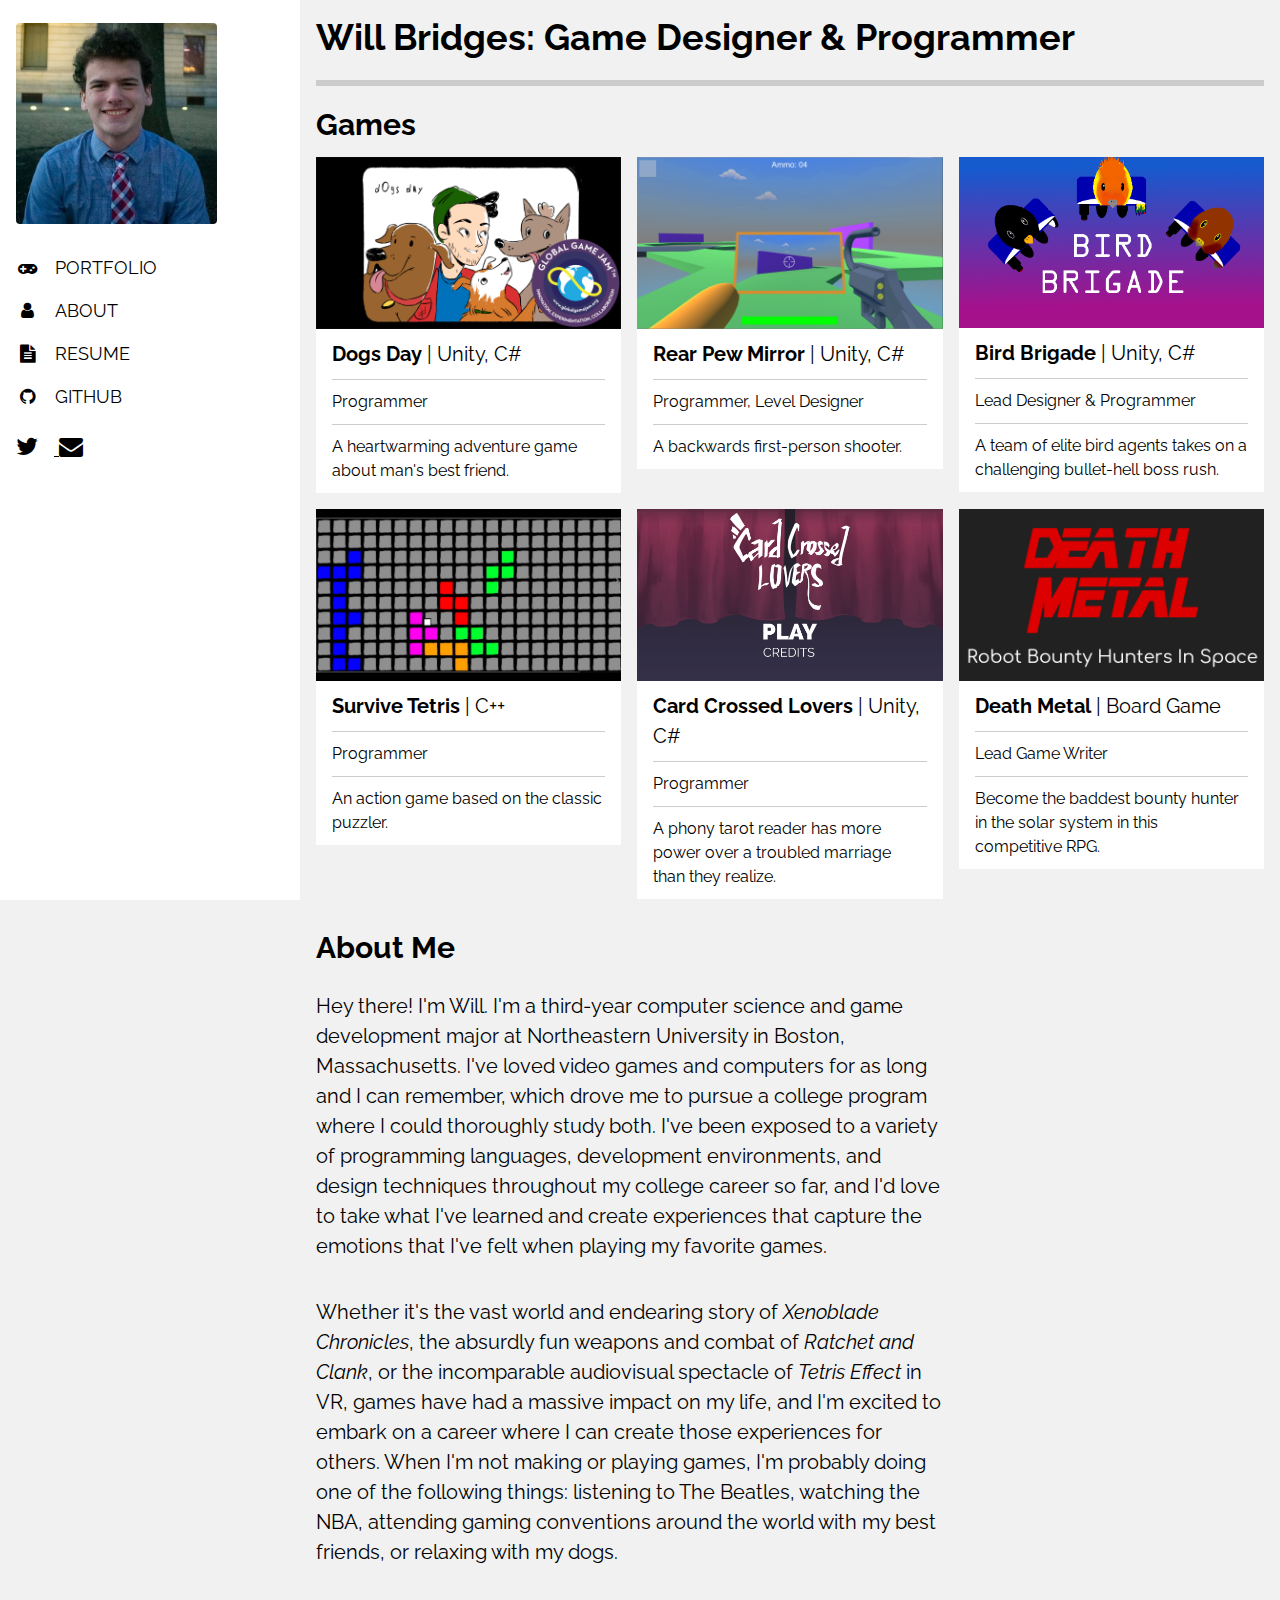
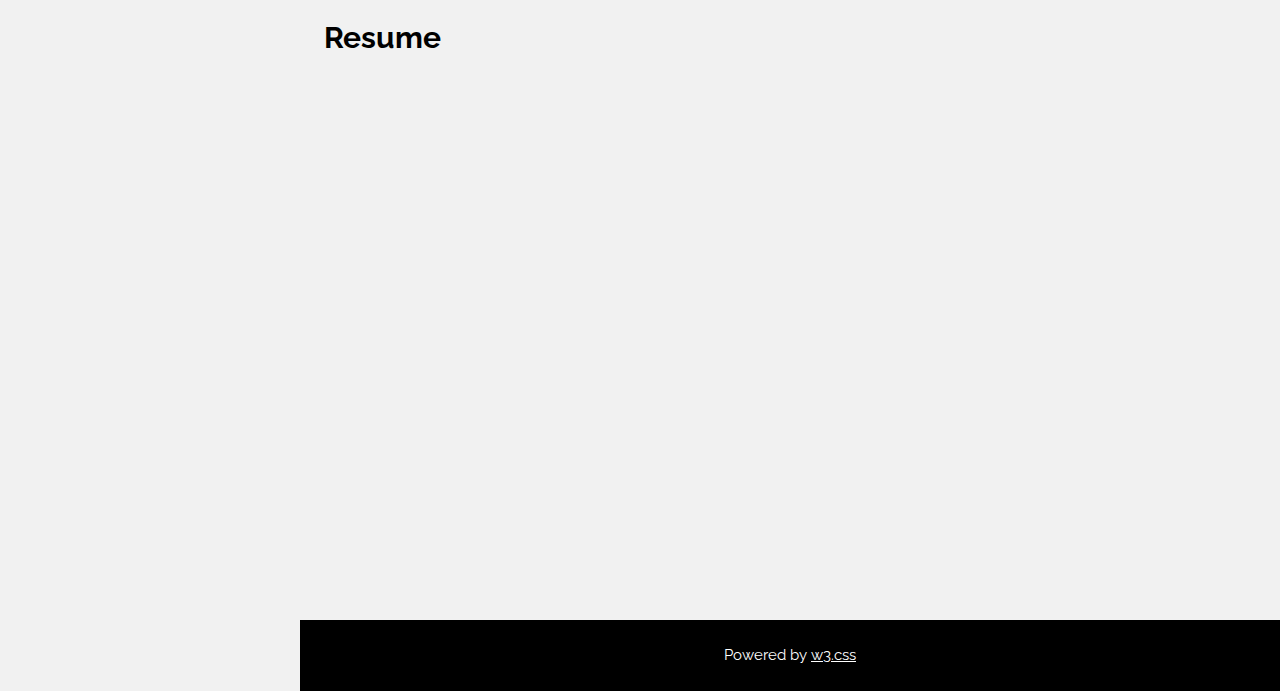
==== commit 3a01da2f: "added github" ====
--- a/index.html
+++ b/index.html
@@ -23,13 +23,11 @@
     <a href="#top" onclick="w3_close()" class="w3-bar-item w3-button w3-padding" style="font-size:18px"><i class="fa fa-gamepad fa-fw w3-margin-right"></i>PORTFOLIO</a> 
     <a href="#about" onclick="w3_close()" class="w3-bar-item w3-button w3-padding" style="font-size:18px"><i class="fa fa-user fa-fw w3-margin-right"></i>ABOUT</a>
     <a href="#resume" onclick="w3_close()" class="w3-bar-item w3-button w3-padding" style="font-size:18px"><i class="fa fa-file-text fa-fw w3-margin-right"></i>RESUME</a>
+    <a href="https://github.com/willpbridges" onclick="w3_close()" class="w3-bar-item w3-button w3-padding" style="font-size:18px"><i class="fa fa-github fa-fw w3-margin-right"></i>GITHUB</a>
   </div>
   <div class="w3-panel w3-large">
     <a href="https://www.twitter.com/heroponwill">
-      <i class="fa fa-twitter w3-hover-opacity w3-margin-right" style="font-size:24px"></i>
-    </a>
-    <a href="https://www.linkedin.com/in/willpbridges/">
-      <i class="fa fa-linkedin w3-hover-opacity w3-margin-right" style="font-size:24px"></i>
+      <i class="fa fa-twitter w3-hover-opacity w3-margin-right" style="font-size:24px "></i>
     </a>
     <a href="mailto:will.p.bridges@gmail.com">
       <i class="fa fa-envelope w3-hover-opacity" style="font-size:24px"></i>
